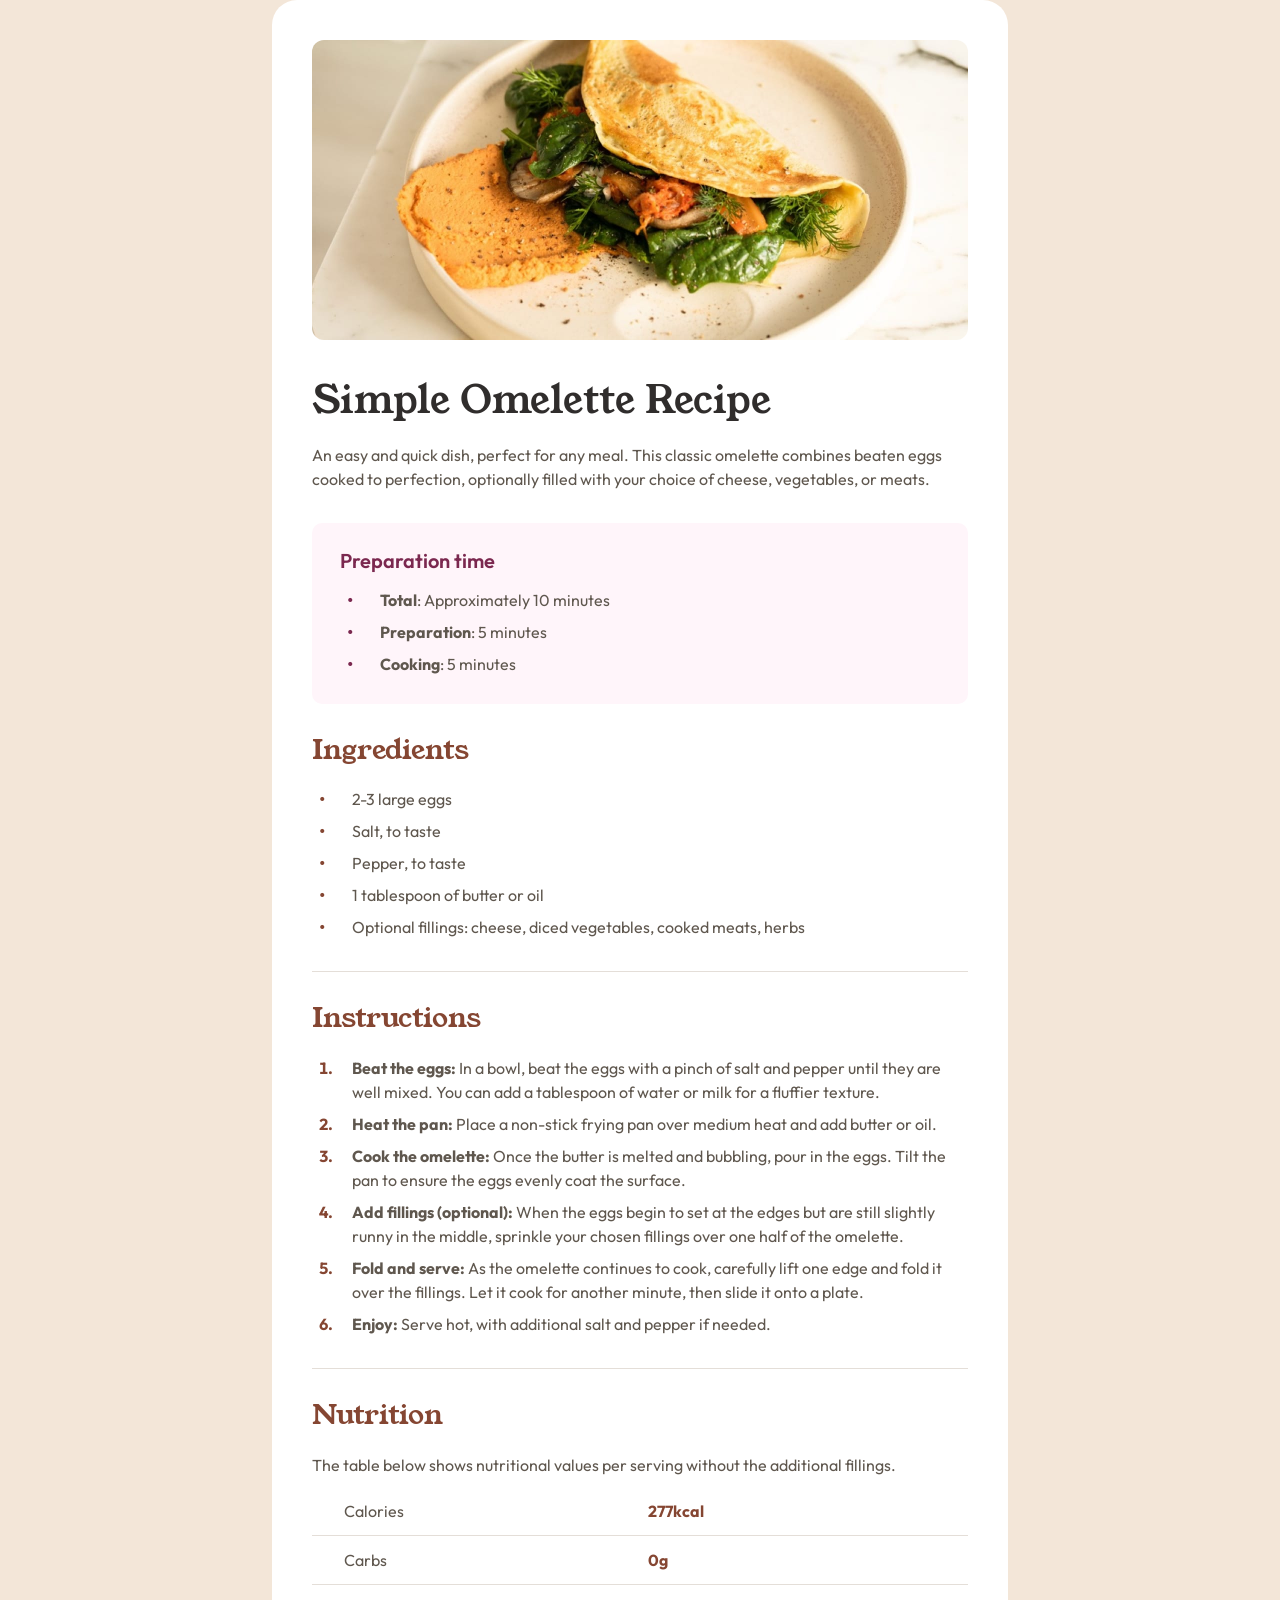
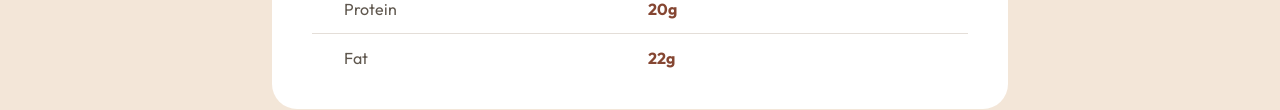
==== index.html @ 8cd9db70 "Remove wrapper tags in ol li" ====
<!DOCTYPE html>
<html lang="en">
  <head>
    <meta charset="UTF-8" />
    <meta name="viewport" content="width=device-width, initial-scale=1.0" />
    <link
      rel="icon"
      type="image/png"
      sizes="32x32"
      href="./assets/images/favicon-32x32.png"
    />
    <title>Frontend Mentor | Recipe page</title>
    <link rel="stylesheet" href="./style.css" />
  </head>
  <body>
    <header class="visually-hidden">
      <h1>Recipe Page</h1>
    </header>

    <main class="main">
      <article class="recipe">
        <img
          class="recipe-image"
          src="./assets/images/image-omelette.jpeg"
          alt="omelette"
        />
         <h2 class="recipe-title">Simple Omelette Recipe</h2>
         <p>
          An easy and quick dish, perfect for any meal. This classic omelette
          combines beaten eggs cooked to perfection, optionally filled with your
          choice of cheese, vegetables, or meats.
         </p>
         <section class="facts-section">
          <h3 class="facts-section-title">Preparation time</h3>
          <ul class="recipe-unordered-list">
            <li>
              <span><strong>Total</strong>: Approximately 10 minutes</span>
            </li>
            <li>
              <span><strong>Preparation</strong>: 5 minutes</span>
            </li>
            <li>
              <span><strong>Cooking</strong>: 5 minutes</span>
            </li>
          </ul>
         </section>
         <section class="recipe-section">
          <h3 class="recipe-section-title">Ingredients</h3>
          <ul class="recipe-unordered-list">
            <li>
              <span>2-3 large eggs</span>
            </li>
            <li>
              <span>Salt, to taste</span>
            </li>
            <li>
              <span>Pepper, to taste</span>
            </li>
            <li>
              <span>1 tablespoon of butter or oil</span></li>
            <li>
              <span>Optional fillings: cheese, diced vegetables, cooked meats, herbs</span>
            </li>
          </ul>
         </section>
         <section class="recipe-section">
          <h3 class="recipe-section-title">Instructions</h3>
          <ol class="recipe-ordered-list">
            <li>
              <strong>Beat the eggs:</strong> In a bowl, beat the eggs with a
              pinch of salt and pepper until they are well mixed. You can add a
              tablespoon of water or milk for a fluffier texture.
            </li>
            <li>
              <strong>Heat the pan:</strong> Place a non-stick frying pan over
              medium heat and add butter or oil.
            </li>
            <li>
              <strong>Cook the omelette:</strong> Once the butter is melted and
              bubbling, pour in the eggs. Tilt the pan to ensure the eggs evenly
              coat the surface.
            </li>
            <li>
              <strong>Add fillings (optional):</strong> When the eggs begin to
              set at the edges but are still slightly runny in the middle,
              sprinkle your chosen fillings over one half of the omelette.
            </li>
            <li>
              <strong>Fold and serve:</strong> As the omelette continues to
              cook, carefully lift one edge and fold it over the fillings. Let
              it cook for another minute, then slide it onto a plate.
            </li>
            <li>
              <strong>Enjoy:</strong> Serve hot, with additional salt and pepper
              if needed.
            </li>
          </ol>
         </section>
         <section class="recipe-section">
          <h3 class="recipe-section-title">Nutrition</h3>
          <p id="nutrition-description">
            The table below shows nutritional values per serving without the
            additional fillings.
          </p>
          <table class="table" aria-describedby="nutrition-description">
            <tr>
              <th scope="row">Calories</th>
              <td>277kcal</td>
            </tr>
            <tr>
              <th scope="row">Carbs</th>
              <td>0g</td>
            </tr>
            <tr>
              <th scope="row">Protein</th>
              <td>20g</td>
            </tr>
            <tr>
              <th scope="row">Fat</th>
              <td>22g</td>
            </tr>
          </table>
         </section>
      </article>
    </main>

    <footer class="visually-hidden">
      Challenge by
      <a href="https://www.frontendmentor.io?ref=challenge" target="_blank"
        >Frontend Mentor</a
      >. Coded by <a href="#">Your Name Here</a>.
    </footer>
  </body>
</html>
---- style.css ----
@font-face {
  font-family: "Outfit";
  src: url("assets/fonts/outfit/Outfit-VariableFont_wght.ttf")
    format("truetype");
  font-weight: 100 900;
  font-style: normal;
}

@font-face {
  font-family: "Young Serif";
  src: url("assets/fonts/young-serif/YoungSerif-Regular.ttf") format("truetype");
  font-weight: 400;
  font-style: normal;
}

:root {
  box-sizing: border-box;
}

*,
*:before,
*:after {
  box-sizing: inherit;

  --clr-white: hsl(0, 0%, 100%);

  --clr-stone-100: hsl(30, 54%, 90%);
  --clr-stone-150: hsl(30, 18%, 87%);
  --clr-stone-600: hsl(30, 10%, 34%);
  --clr-stone-900: hsl(24, 5%, 18%);

  --clr-brown-800: hsl(14, 45%, 36%);

  --clr-rose-50: hsl(330, 100%, 98%);
  --clr-rose-800: hsl(332, 51%, 32%);

  --font-weight-regular: 400;
  --font-weight-semibold: 600;
  --font-weight-bold: 700;
}

/***********
***Resets***
************/
body {
  margin: 0;
  line-height: 1.5;
}

h1,
h2,
h3 {
  line-height: 1;
}

h2,
h3,
p,
ul,
ol,
li {
  margin: 0;
}

ul, ol {
  padding: 0;
}

ul li {
  list-style: none;
  display: flex;
}

img {
  display: block;
  min-width: 0;
  max-width: 100%;
  min-height: 0;
  max-height: 100%;
  object-fit: cover;
}

table {
  width: 100%;
  border-collapse: collapse;
}

a {
  font: inherit;
  color: inherit;
  text-decoration: none;
}

/***************
***Typography***
****************/
body {
  font-family: "Outfit", sans-serif;
}

h1,
h2,
h3 {
  font-family: "Young Serif", serif;
}

.recipe {
  font-weight: var(--font-weight-regular);
  color: var(--clr-stone-600);
}

.recipe-title {
  font-size: 2.25rem;
  font-size: clamp(2.25rem, 2.162rem + 0.376vw, 2.5rem);
  font-weight: var(--font-weight-regular);
  color: var(--clr-stone-900);
}

.recipe-section-title {
  font-size: 1.75rem;
  font-weight: var(--font-weight-regular);
  color: var(--clr-brown-800);
}

.facts-section-title {
  font-family: "Outfit", sans-serif;
  font-size: 1.25rem;
  font-weight: var(--font-weight-semibold);
  color: var(--clr-rose-800);
}

.recipe-unordered-list > li::before {
  content: "\2B24";
  align-self: center;
  font-size: 0.25rem;
  color: var(--clr-brown-800);
}

.facts-section .recipe-unordered-list > li::before {
  color: var(--clr-rose-800);
}

.recipe-ordered-list > li::marker {
  font-weight: var(--font-weight-bold);
  color: var(--clr-brown-800);
}

.table th {
  font-weight: var(--font-weight-regular);
}

.table td {
  font-weight: var(--font-weight-bold);
  color: var(--clr-brown-800);
}

/***********
***Layout***
************/
body {
  background-color: var(--clr-stone-100);
}

.main {
  display: flex;
  justify-content: center;
  align-items: flex-start;
  min-height: 100vh;
}

@media (min-width: 580px) {
  .main {
    padding-top: 0;
    align-items: center;
  }
}

.recipe {
  display: grid;
  grid-template-columns: 2em 1fr 2em;
  grid-template-rows: repeat(7, auto) 2em;
  max-width: 736px;
  width: 100%;
  background-color: var(--clr-white);
}

@media (min-width: 580px) {
  .recipe {
    grid-template-columns: 2.5em 1fr 2.5em;
    grid-template-rows: repeat(7, auto);
    width: 95%;
    padding-block: 2.525em 1.715em;
    border-radius: 25px;
  }
}

.recipe > * {
  grid-column: 2 / -2;
}

.recipe-image {
  grid-column: 1 / -1;
  margin-bottom: 2.5em;
}

@media (min-width: 580px) {
  .recipe-image {
    grid-column: 2 / -2;
    border-radius: 12px;
  }
}

.recipe-title {
  margin-bottom: 0.6em;
}

.recipe-section {
  margin-top: 2em;
}

.recipe-section + .recipe-section {
  padding-top: 2em;
  border-top: 1px solid var(--clr-stone-150);
}

.facts-section {
  padding: 1.5em;
  margin-top: 2em;
  border-radius: 10px;
  background-color: var(--clr-rose-50);
}

@media (min-width: 580px) {
  .facts-section {
    padding: 1.725em;
  }
}

.recipe-section-title, .facts-section-title {
  margin-bottom: 0.85em;
}

.recipe-unordered-list, .recipe-ordered-list {
  display: flex;
  flex-direction: column;
  gap: 0.5em;
  margin-left: 0.5em;
}

.recipe-ordered-list {
  padding-left: 1em;
}

.recipe-ordered-list > li {
  padding-left: 1em;
}

.recipe-unordered-list > li > span {
  margin-left: 1.75rem;
}

.table {
  margin-top: 0.6em;
}

.table tr {
  display: grid;
  grid-template-columns: 1fr 1fr;

}
.table tr:not(:last-child) th,
.table tr:not(:last-child) td {
  border-bottom: 1px solid var(--clr-stone-150);
}

.table th,
.table td {
  padding: 0.75em 0;
  text-align: left;
}

.table th {
  padding-left: 2em;
}

.table td {
  padding-left: 0.5em;
}

/***********
***Utilities***
*************/
.visually-hidden {
  clip: rect(0 0 0 0);
  clip-path: inset(50%);
  height: 1px;
  overflow: hidden;
  position: absolute;
  white-space: nowrap;
  width: 1px;
  opacity: 0;
}
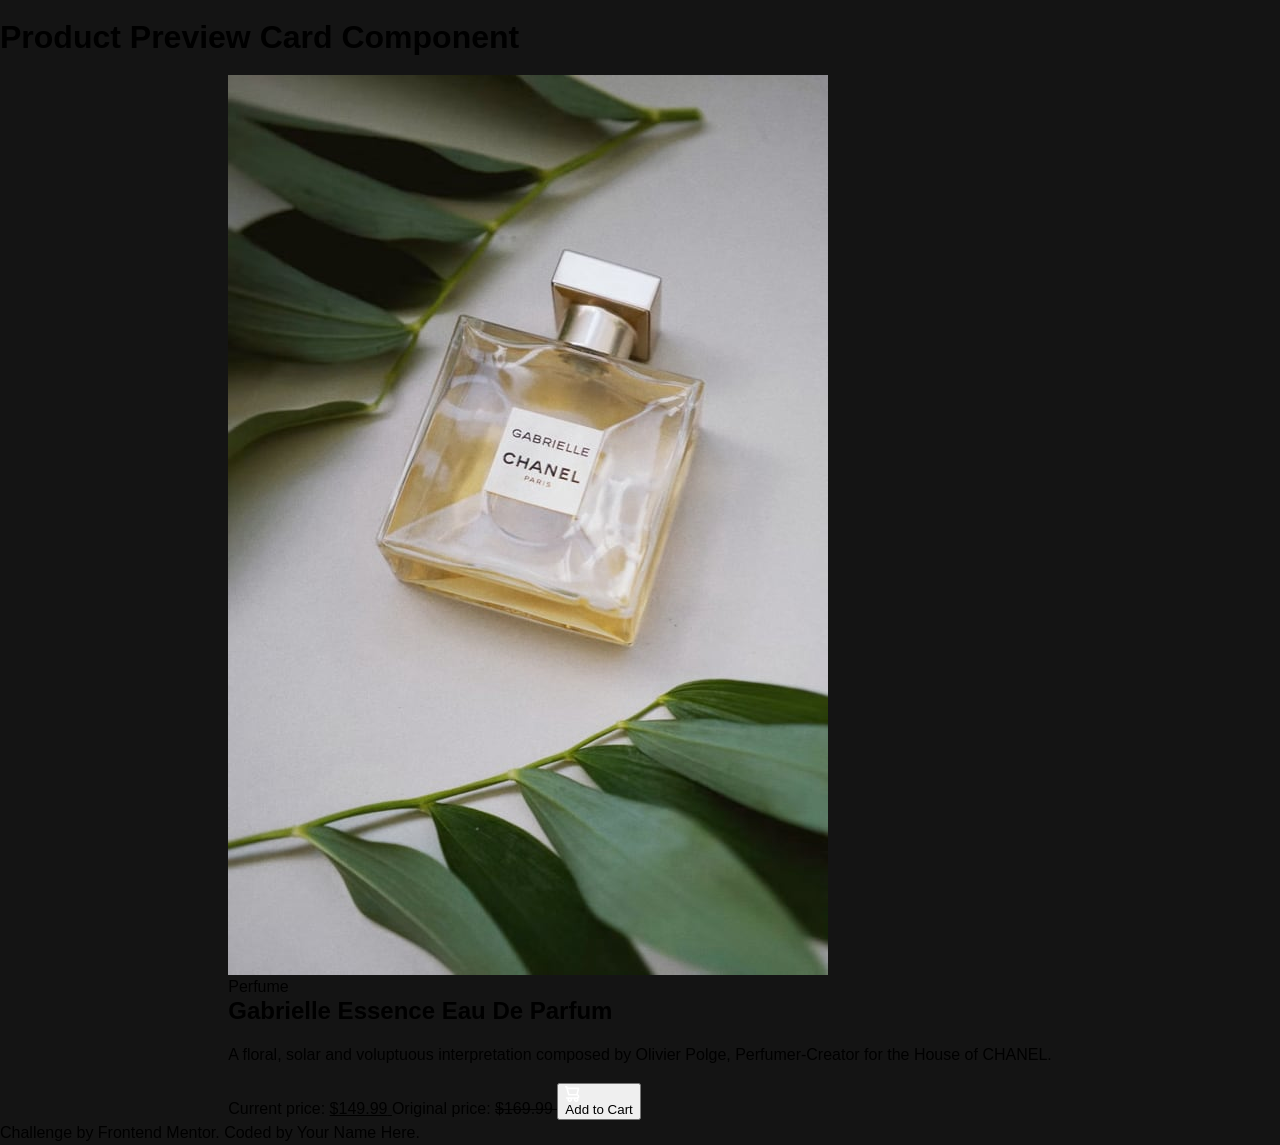
==== commit 0bdef6b2: "Fix formatting" ====
--- a/index.html
+++ b/index.html
@@ -3,124 +3,54 @@
   <head>
     <meta charset="UTF-8" />
     <meta name="viewport" content="width=device-width, initial-scale=1.0" />
+    <link rel="preconnect" href="https://fonts.googleapis.com">
+    <link rel="preconnect" href="https://fonts.gstatic.com" crossorigin>
+    <link href="https://fonts.googleapis.com/css2?family=Fraunces:ital,opsz,wght@0,9..144,100..900;1,9..144,100..900&family=Montserrat:ital,wght@0,100..900;1,100..900&display=swap" rel="stylesheet">
     <link
       rel="icon"
       type="image/png"
       sizes="32x32"
-      href="./assets/images/favicon-32x32.png"
+      href="./images/favicon-32x32.png"
     />
-    <title>Frontend Mentor | Recipe page</title>
-    <link rel="stylesheet" href="./style.css" />
+    <link rel="stylesheet" href="style.css" />
+    <title>Frontend Mentor | Product preview card component</title>
   </head>
   <body>
     <header class="visually-hidden">
-      <h1>Recipe Page</h1>
+      <h1>Product Preview Card Component</h1>
     </header>
 
     <main class="main">
-      <article class="recipe">
-        <img
-          class="recipe-image"
-          src="./assets/images/image-omelette.jpeg"
-          alt="omelette"
-        />
-         <h2 class="recipe-title">Simple Omelette Recipe</h2>
-         <p>
-          An easy and quick dish, perfect for any meal. This classic omelette
-          combines beaten eggs cooked to perfection, optionally filled with your
-          choice of cheese, vegetables, or meats.
-         </p>
-         <section class="facts-section">
-          <h3 class="facts-section-title">Preparation time</h3>
-          <ul class="recipe-unordered-list">
-            <li>
-              <span><strong>Total</strong>: Approximately 10 minutes</span>
-            </li>
-            <li>
-              <span><strong>Preparation</strong>: 5 minutes</span>
-            </li>
-            <li>
-              <span><strong>Cooking</strong>: 5 minutes</span>
-            </li>
-          </ul>
-         </section>
-         <section class="recipe-section">
-          <h3 class="recipe-section-title">Ingredients</h3>
-          <ul class="recipe-unordered-list">
-            <li>
-              <span>2-3 large eggs</span>
-            </li>
-            <li>
-              <span>Salt, to taste</span>
-            </li>
-            <li>
-              <span>Pepper, to taste</span>
-            </li>
-            <li>
-              <span>1 tablespoon of butter or oil</span></li>
-            <li>
-              <span>Optional fillings: cheese, diced vegetables, cooked meats, herbs</span>
-            </li>
-          </ul>
-         </section>
-         <section class="recipe-section">
-          <h3 class="recipe-section-title">Instructions</h3>
-          <ol class="recipe-ordered-list">
-            <li>
-              <strong>Beat the eggs:</strong> In a bowl, beat the eggs with a
-              pinch of salt and pepper until they are well mixed. You can add a
-              tablespoon of water or milk for a fluffier texture.
-            </li>
-            <li>
-              <strong>Heat the pan:</strong> Place a non-stick frying pan over
-              medium heat and add butter or oil.
-            </li>
-            <li>
-              <strong>Cook the omelette:</strong> Once the butter is melted and
-              bubbling, pour in the eggs. Tilt the pan to ensure the eggs evenly
-              coat the surface.
-            </li>
-            <li>
-              <strong>Add fillings (optional):</strong> When the eggs begin to
-              set at the edges but are still slightly runny in the middle,
-              sprinkle your chosen fillings over one half of the omelette.
-            </li>
-            <li>
-              <strong>Fold and serve:</strong> As the omelette continues to
-              cook, carefully lift one edge and fold it over the fillings. Let
-              it cook for another minute, then slide it onto a plate.
-            </li>
-            <li>
-              <strong>Enjoy:</strong> Serve hot, with additional salt and pepper
-              if needed.
-            </li>
-          </ol>
-         </section>
-         <section class="recipe-section">
-          <h3 class="recipe-section-title">Nutrition</h3>
-          <p id="nutrition-description">
-            The table below shows nutritional values per serving without the
-            additional fillings.
-          </p>
-          <table class="table" aria-describedby="nutrition-description">
-            <tr>
-              <th scope="row">Calories</th>
-              <td>277kcal</td>
-            </tr>
-            <tr>
-              <th scope="row">Carbs</th>
-              <td>0g</td>
-            </tr>
-            <tr>
-              <th scope="row">Protein</th>
-              <td>20g</td>
-            </tr>
-            <tr>
-              <th scope="row">Fat</th>
-              <td>22g</td>
-            </tr>
-          </table>
-         </section>
+      <article class="product">
+        <picture class="product-image">
+          <source
+            media="(min-width: 700px)"
+            srcset="./images/image-product-desktop.jpg"
+          />
+          <img
+            class="product-image"
+            src="./images/image-product-mobile.jpg"
+            alt=""
+          />
+        </picture>
+        <span class="product-category">Perfume</span>
+        <h2 class="product-title">Gabrielle Essence Eau De Parfum</h2>
+        <p class="product-description">
+          A floral, solar and voluptuous interpretation composed by Olivier
+          Polge, Perfumer-Creator for the House of CHANEL.
+        </p>
+        <span class="visually-hidden">Current price:</span>
+        <ins class="new-price" aria-label="Sale price 149 dollars and 99 cents">
+          <span aria-hidden="true">$149.99</span>
+        </ins>
+        <span class="visually-hidden">Original price:</span>
+        <del
+          class="old-price"
+          aria-label="Original price 169 dollars and 99 cents"
+        >
+          <span aria-hidden="true">$169.99</span>
+        </del>
+        <button class="button"><img src="./images/icon-cart.svg" alt="" aria-hidden="true">Add to Cart</button>
       </article>
     </main>
 
--- a/style.css
+++ b/style.css
@@ -1,42 +1,15 @@
-@font-face {
-  font-family: "Outfit";
-  src: url("assets/fonts/outfit/Outfit-VariableFont_wght.ttf")
-    format("truetype");
-  font-weight: 100 900;
-  font-style: normal;
-}
-
-@font-face {
-  font-family: "Young Serif";
-  src: url("assets/fonts/young-serif/YoungSerif-Regular.ttf") format("truetype");
-  font-weight: 400;
-  font-style: normal;
-}
-
 :root {
   box-sizing: border-box;
+  --clr-accent: #c8ea55;
+  --clr-light-dark: #333333;
+  --clr-mid-dark: #1f1f1f;
+  --clr-dark: #141414;
 }
 
 *,
 *:before,
 *:after {
   box-sizing: inherit;
-
-  --clr-white: hsl(0, 0%, 100%);
-
-  --clr-stone-100: hsl(30, 54%, 90%);
-  --clr-stone-150: hsl(30, 18%, 87%);
-  --clr-stone-600: hsl(30, 10%, 34%);
-  --clr-stone-900: hsl(24, 5%, 18%);
-
-  --clr-brown-800: hsl(14, 45%, 36%);
-
-  --clr-rose-50: hsl(330, 100%, 98%);
-  --clr-rose-800: hsl(332, 51%, 32%);
-
-  --font-weight-regular: 400;
-  --font-weight-semibold: 600;
-  --font-weight-bold: 700;
 }
 
 /***********
@@ -48,27 +21,13 @@
 }
 
 h1,
-h2,
-h3 {
+h2 {
   line-height: 1;
 }
 
 h2,
-h3,
-p,
-ul,
-ol,
-li {
-  margin: 0;
-}
-
-ul, ol {
-  padding: 0;
-}
-
-ul li {
-  list-style: none;
-  display: flex;
+p {
+  margin-top: 0;
 }
 
 img {
@@ -76,13 +35,14 @@
   min-width: 0;
   max-width: 100%;
   min-height: 0;
-  max-height: 100%;
   object-fit: cover;
 }
 
-table {
-  width: 100%;
-  border-collapse: collapse;
+ul,
+li {
+  list-style: none;
+  padding: 0;
+  margin: 0;
 }
 
 a {
@@ -95,202 +55,85 @@
 ***Typography***
 ****************/
 body {
-  font-family: "Outfit", sans-serif;
+  font-family: "Inter", sans-serif;
 }
 
-h1,
-h2,
-h3 {
-  font-family: "Young Serif", serif;
+.card {
+  color: white;
+  font-size: 12px;
 }
 
-.recipe {
-  font-weight: var(--font-weight-regular);
-  color: var(--clr-stone-600);
+.name {
+  font-size: 20px;
 }
 
-.recipe-title {
-  font-size: 2.25rem;
-  font-size: clamp(2.25rem, 2.162rem + 0.376vw, 2.5rem);
-  font-weight: var(--font-weight-regular);
-  color: var(--clr-stone-900);
+.location {
+  color: var(--clr-accent);
+  font-weight: 700;
 }
 
-.recipe-section-title {
-  font-size: 1.75rem;
-  font-weight: var(--font-weight-regular);
-  color: var(--clr-brown-800);
+.social-links {
+  font-weight: 700;
+  font-size: 14px;
 }
-
-.facts-section-title {
-  font-family: "Outfit", sans-serif;
-  font-size: 1.25rem;
-  font-weight: var(--font-weight-semibold);
-  color: var(--clr-rose-800);
-}
-
-.recipe-unordered-list > li::before {
-  content: "\2B24";
-  align-self: center;
-  font-size: 0.25rem;
-  color: var(--clr-brown-800);
-}
-
-.facts-section .recipe-unordered-list > li::before {
-  color: var(--clr-rose-800);
-}
-
-.recipe-ordered-list > li::marker {
-  font-weight: var(--font-weight-bold);
-  color: var(--clr-brown-800);
-}
-
-.table th {
-  font-weight: var(--font-weight-regular);
-}
-
-.table td {
-  font-weight: var(--font-weight-bold);
-  color: var(--clr-brown-800);
-}
-
 /***********
 ***Layout***
 ************/
 body {
-  background-color: var(--clr-stone-100);
+  background-color: var(--clr-dark);
 }
 
 .main {
   display: flex;
+  flex-direction: column;
+  align-items: center;
   justify-content: center;
-  align-items: flex-start;
   min-height: 100vh;
 }
 
-@media (min-width: 580px) {
-  .main {
-    padding-top: 0;
-    align-items: center;
-  }
+.card {
+  display: flex;
+  flex-direction: column;
+  align-items: center;
+  padding: clamp(1.5rem, 1.148rem + 1.502vw, 2.5rem);
+  background-color: var(--clr-mid-dark);
+  border-radius: 10px;
 }
 
-.recipe {
-  display: grid;
-  grid-template-columns: 2em 1fr 2em;
-  grid-template-rows: repeat(7, auto) 2em;
-  max-width: 736px;
-  width: 100%;
-  background-color: var(--clr-white);
+.avatar {
+  width: 90px;
+  border-radius: 50%;
+  margin-bottom: 1.5em;
 }
 
-@media (min-width: 580px) {
-  .recipe {
-    grid-template-columns: 2.5em 1fr 2.5em;
-    grid-template-rows: repeat(7, auto);
-    width: 95%;
-    padding-block: 2.525em 1.715em;
-    border-radius: 25px;
-  }
+.name {
+  margin-bottom: 0.5em;
 }
 
-.recipe > * {
-  grid-column: 2 / -2;
+.location {
+  margin-bottom: 1.5em;
 }
 
-.recipe-image {
-  grid-column: 1 / -1;
-  margin-bottom: 2.5em;
+.social-links {
+  display: flex;
+  flex-direction: column;
+  gap: 1em;
+  min-width: 280px;
 }
 
-@media (min-width: 580px) {
-  .recipe-image {
-    grid-column: 2 / -2;
-    border-radius: 12px;
-  }
+.social-item {
+  display: flex;
+  align-items: center;
+  justify-content: center;
+  background-color: var(--clr-light-dark);
+  height: 45px;
+  border-radius: 7px;
 }
 
-.recipe-title {
-  margin-bottom: 0.6em;
-}
-
-.recipe-section {
-  margin-top: 2em;
-}
-
-.recipe-section + .recipe-section {
-  padding-top: 2em;
-  border-top: 1px solid var(--clr-stone-150);
-}
-
-.facts-section {
-  padding: 1.5em;
-  margin-top: 2em;
-  border-radius: 10px;
-  background-color: var(--clr-rose-50);
-}
-
-@media (min-width: 580px) {
-  .facts-section {
-    padding: 1.725em;
-  }
-}
-
-.recipe-section-title, .facts-section-title {
-  margin-bottom: 0.85em;
-}
-
-.recipe-unordered-list, .recipe-ordered-list {
-  display: flex;
-  flex-direction: column;
-  gap: 0.5em;
-  margin-left: 0.5em;
-}
-
-.recipe-ordered-list {
-  padding-left: 1em;
-}
-
-.recipe-ordered-list > li {
-  padding-left: 1em;
-}
-
-.recipe-unordered-list > li > span {
-  margin-left: 1.75rem;
-}
-
-.table {
-  margin-top: 0.6em;
-}
-
-.table tr {
-  display: grid;
-  grid-template-columns: 1fr 1fr;
-
-}
-.table tr:not(:last-child) th,
-.table tr:not(:last-child) td {
-  border-bottom: 1px solid var(--clr-stone-150);
-}
-
-.table th,
-.table td {
-  padding: 0.75em 0;
-  text-align: left;
-}
-
-.table th {
-  padding-left: 2em;
-}
-
-.table td {
-  padding-left: 0.5em;
-}
-
-/***********
+/**************
 ***Utilities***
-*************/
-.visually-hidden {
+***************/
+.hidden {
   clip: rect(0 0 0 0);
   clip-path: inset(50%);
   height: 1px;
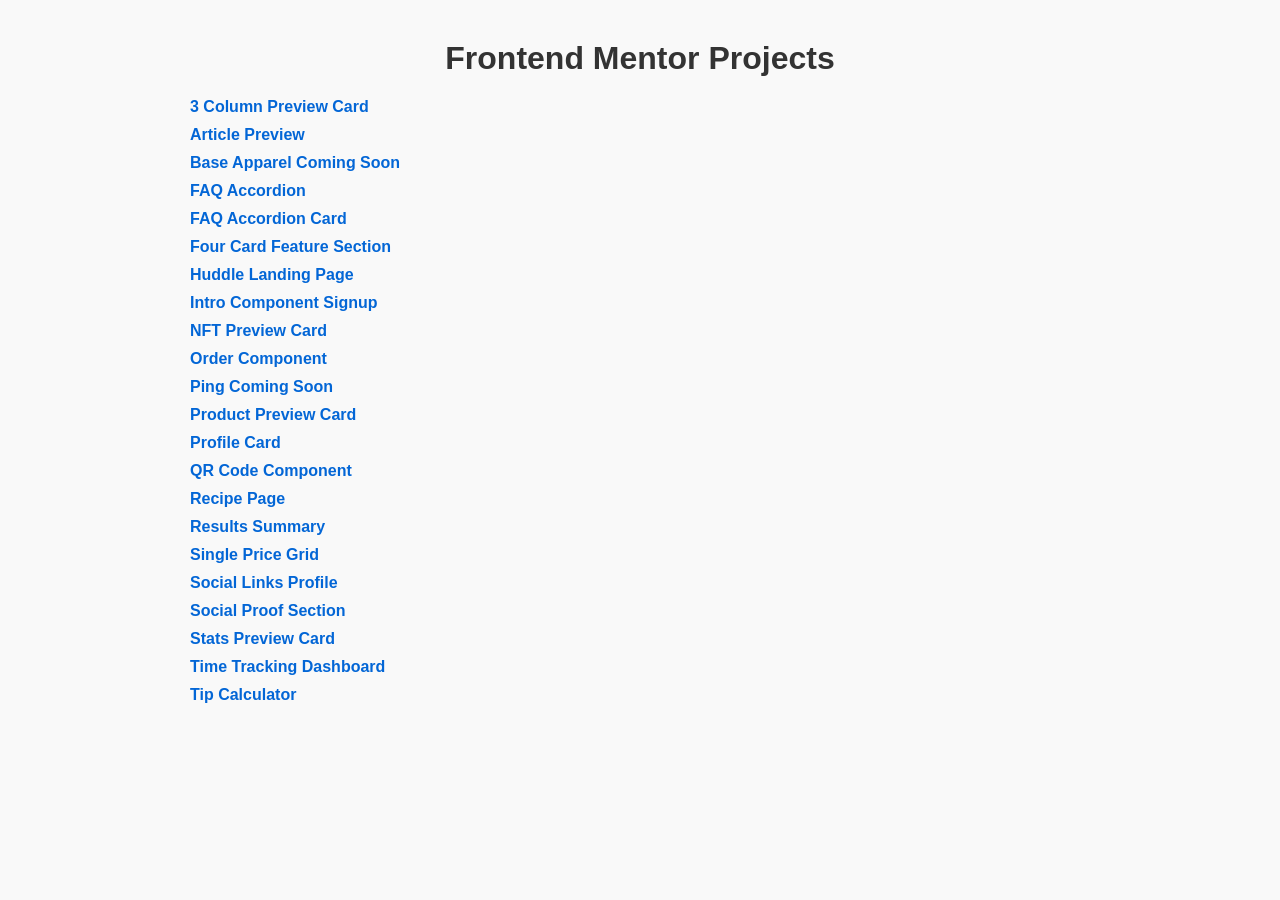
==== commit d42c31af: "Update main index" ====
--- a/index.html
+++ b/index.html
@@ -1,64 +1,63 @@
 <!DOCTYPE html>
 <html lang="en">
-  <head>
-    <meta charset="UTF-8" />
-    <meta name="viewport" content="width=device-width, initial-scale=1.0" />
-    <link rel="preconnect" href="https://fonts.googleapis.com">
-    <link rel="preconnect" href="https://fonts.gstatic.com" crossorigin>
-    <link href="https://fonts.googleapis.com/css2?family=Fraunces:ital,opsz,wght@0,9..144,100..900;1,9..144,100..900&family=Montserrat:ital,wght@0,100..900;1,100..900&display=swap" rel="stylesheet">
-    <link
-      rel="icon"
-      type="image/png"
-      sizes="32x32"
-      href="./images/favicon-32x32.png"
-    />
-    <link rel="stylesheet" href="style.css" />
-    <title>Frontend Mentor | Product preview card component</title>
-  </head>
-  <body>
-    <header class="visually-hidden">
-      <h1>Product Preview Card Component</h1>
-    </header>
-
-    <main class="main">
-      <article class="product">
-        <picture class="product-image">
-          <source
-            media="(min-width: 700px)"
-            srcset="./images/image-product-desktop.jpg"
-          />
-          <img
-            class="product-image"
-            src="./images/image-product-mobile.jpg"
-            alt=""
-          />
-        </picture>
-        <span class="product-category">Perfume</span>
-        <h2 class="product-title">Gabrielle Essence Eau De Parfum</h2>
-        <p class="product-description">
-          A floral, solar and voluptuous interpretation composed by Olivier
-          Polge, Perfumer-Creator for the House of CHANEL.
-        </p>
-        <span class="visually-hidden">Current price:</span>
-        <ins class="new-price" aria-label="Sale price 149 dollars and 99 cents">
-          <span aria-hidden="true">$149.99</span>
-        </ins>
-        <span class="visually-hidden">Original price:</span>
-        <del
-          class="old-price"
-          aria-label="Original price 169 dollars and 99 cents"
-        >
-          <span aria-hidden="true">$169.99</span>
-        </del>
-        <button class="button"><img src="./images/icon-cart.svg" alt="" aria-hidden="true">Add to Cart</button>
-      </article>
-    </main>
-
-    <footer class="visually-hidden">
-      Challenge by
-      <a href="https://www.frontendmentor.io?ref=challenge" target="_blank"
-        >Frontend Mentor</a
-      >. Coded by <a href="#">Your Name Here</a>.
-    </footer>
-  </body>
+<head>
+  <meta charset="UTF-8" />
+  <meta name="viewport" content="width=device-width, initial-scale=1.0"/>
+  <title>Frontend Mentor Projects</title>
+  <style>
+    body {
+      font-family: Arial, sans-serif;
+      max-width: 900px;
+      margin: 40px auto;
+      padding: 0 20px;
+      background: #f9f9f9;
+      color: #333;
+    }
+    h1 {
+      text-align: center;
+    }
+    ul {
+      list-style: none;
+      padding: 0;
+    }
+    li {
+      margin: 10px 0;
+    }
+    a {
+      text-decoration: none;
+      color: #0366d6;
+      font-weight: bold;
+    }
+    a:hover {
+      text-decoration: underline;
+    }
+  </style>
+</head>
+<body>
+  <h1>Frontend Mentor Projects</h1>
+  <ul>
+    <li><a href="./3-column-preview-card-component/">3 Column Preview Card</a></li>
+    <li><a href="./article-preview-component/">Article Preview</a></li>
+    <li><a href="./base-apparel-coming-soon/">Base Apparel Coming Soon</a></li>
+    <li><a href="./faq-accordion/">FAQ Accordion</a></li>
+    <li><a href="./faq-accordion-card/">FAQ Accordion Card</a></li>
+    <li><a href="./four-card-feature-section/">Four Card Feature Section</a></li>
+    <li><a href="./huddle-landing-page/">Huddle Landing Page</a></li>
+    <li><a href="./intro-component-with-signup-form/">Intro Component Signup</a></li>
+    <li><a href="./nft-preview-card-component/">NFT Preview Card</a></li>
+    <li><a href="./order-component/">Order Component</a></li>
+    <li><a href="./ping-coming-soon-page/">Ping Coming Soon</a></li>
+    <li><a href="./product-preview-card-component/">Product Preview Card</a></li>
+    <li><a href="./profile-card-component/">Profile Card</a></li>
+    <li><a href="./qr-code-component/">QR Code Component</a></li>
+    <li><a href="./recipe-page/">Recipe Page</a></li>
+    <li><a href="./results-summary-component/">Results Summary</a></li>
+    <li><a href="./single-price-grid-component/">Single Price Grid</a></li>
+    <li><a href="./social-links-profile/">Social Links Profile</a></li>
+    <li><a href="./social-proof-section/">Social Proof Section</a></li>
+    <li><a href="./stats-preview-card-component/">Stats Preview Card</a></li>
+    <li><a href="./time-tracking-dashboard/">Time Tracking Dashboard</a></li>
+    <li><a href="./tip-calculator-app/">Tip Calculator</a></li>
+  </ul>
+</body>
 </html>
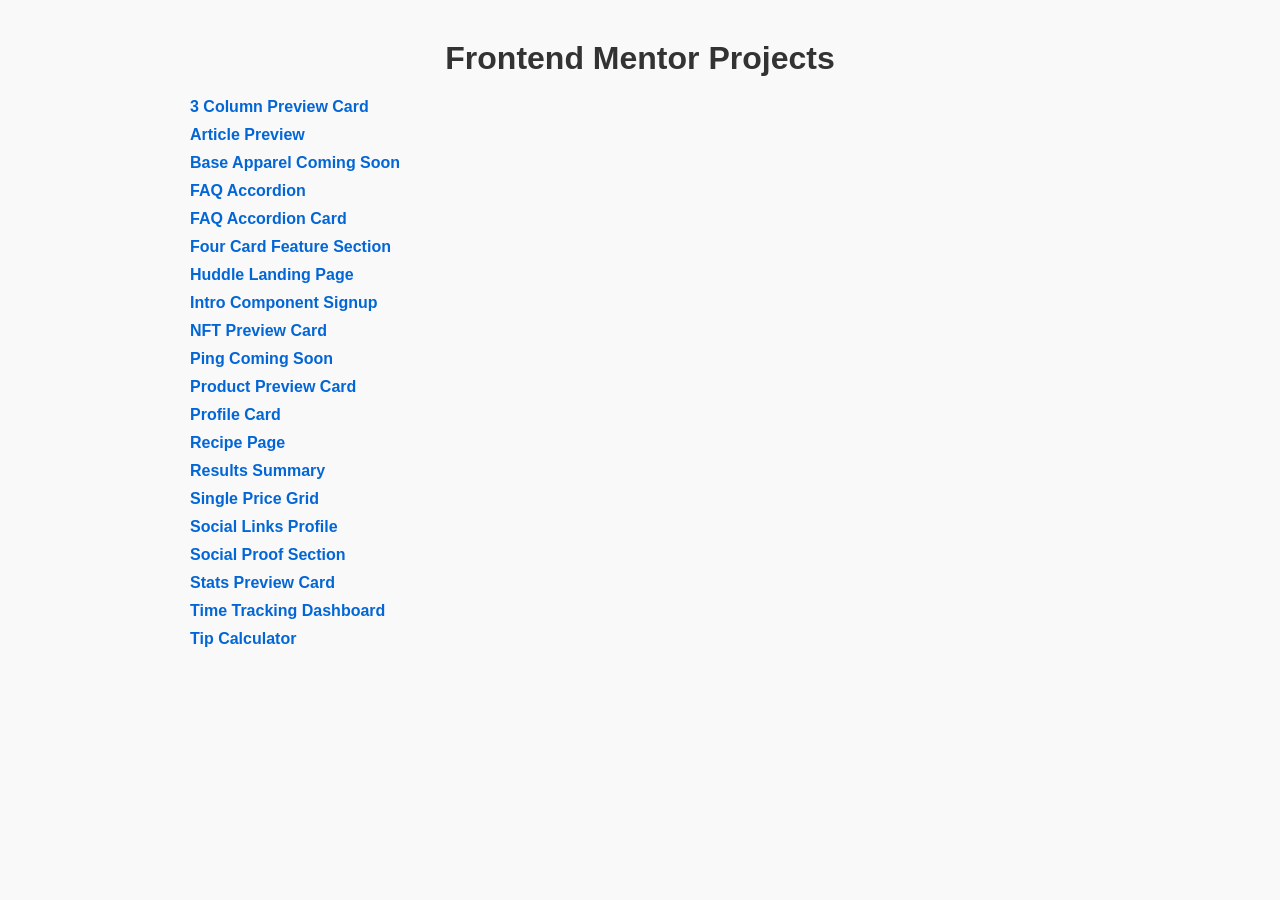
==== commit dc07aa50: "Add README and index for GitHub Pages root" ====
--- a/index.html
+++ b/index.html
@@ -45,11 +45,9 @@
     <li><a href="./huddle-landing-page/">Huddle Landing Page</a></li>
     <li><a href="./intro-component-with-signup-form/">Intro Component Signup</a></li>
     <li><a href="./nft-preview-card-component/">NFT Preview Card</a></li>
-    <li><a href="./order-component/">Order Component</a></li>
     <li><a href="./ping-coming-soon-page/">Ping Coming Soon</a></li>
     <li><a href="./product-preview-card-component/">Product Preview Card</a></li>
     <li><a href="./profile-card-component/">Profile Card</a></li>
-    <li><a href="./qr-code-component/">QR Code Component</a></li>
     <li><a href="./recipe-page/">Recipe Page</a></li>
     <li><a href="./results-summary-component/">Results Summary</a></li>
     <li><a href="./single-price-grid-component/">Single Price Grid</a></li>
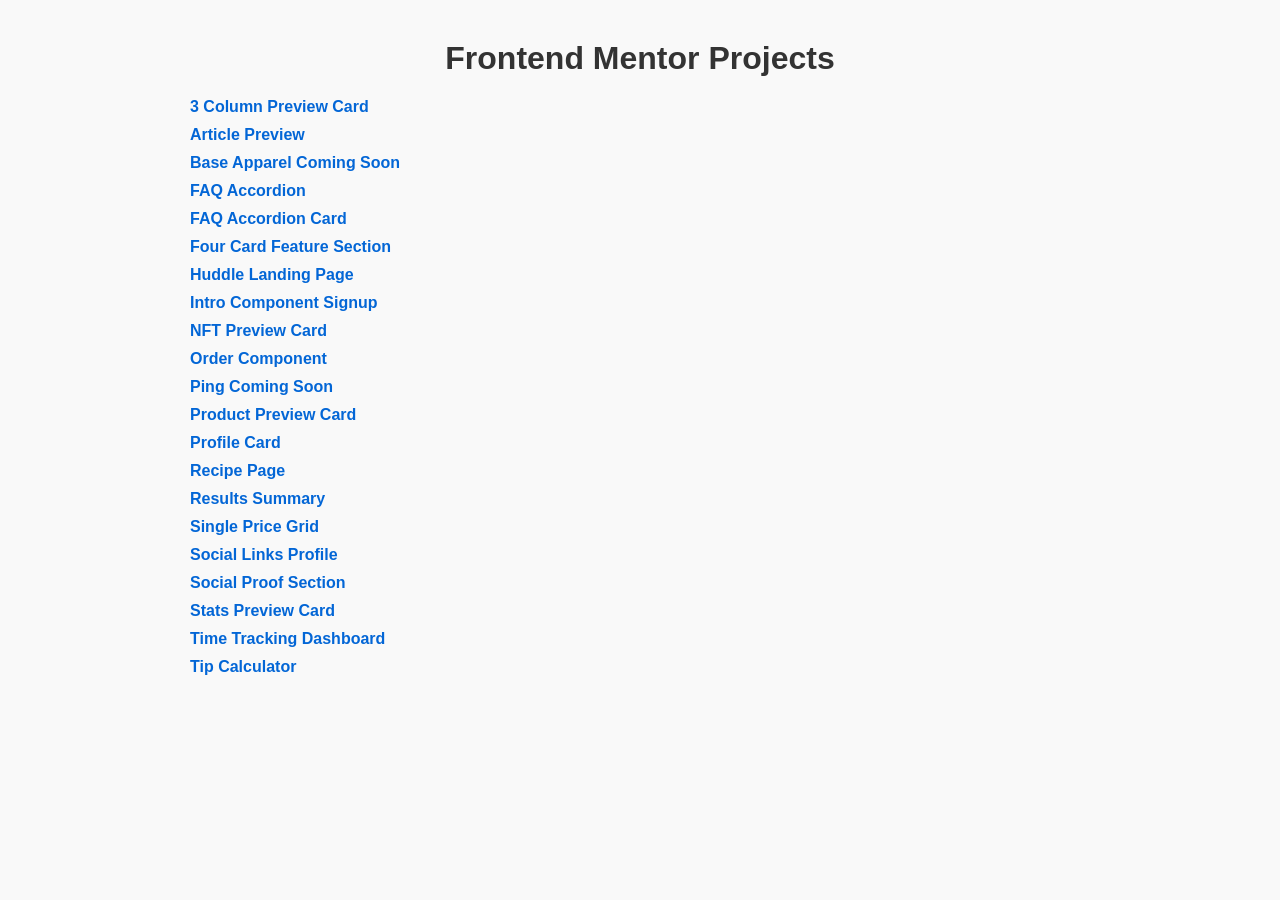
==== commit e4468d72: "Update global index and README" ====
--- a/index.html
+++ b/index.html
@@ -45,6 +45,7 @@
     <li><a href="./huddle-landing-page/">Huddle Landing Page</a></li>
     <li><a href="./intro-component-with-signup-form/">Intro Component Signup</a></li>
     <li><a href="./nft-preview-card-component/">NFT Preview Card</a></li>
+    <li><a href="./order-component/">Order Component</a></li>
     <li><a href="./ping-coming-soon-page/">Ping Coming Soon</a></li>
     <li><a href="./product-preview-card-component/">Product Preview Card</a></li>
     <li><a href="./profile-card-component/">Profile Card</a></li>
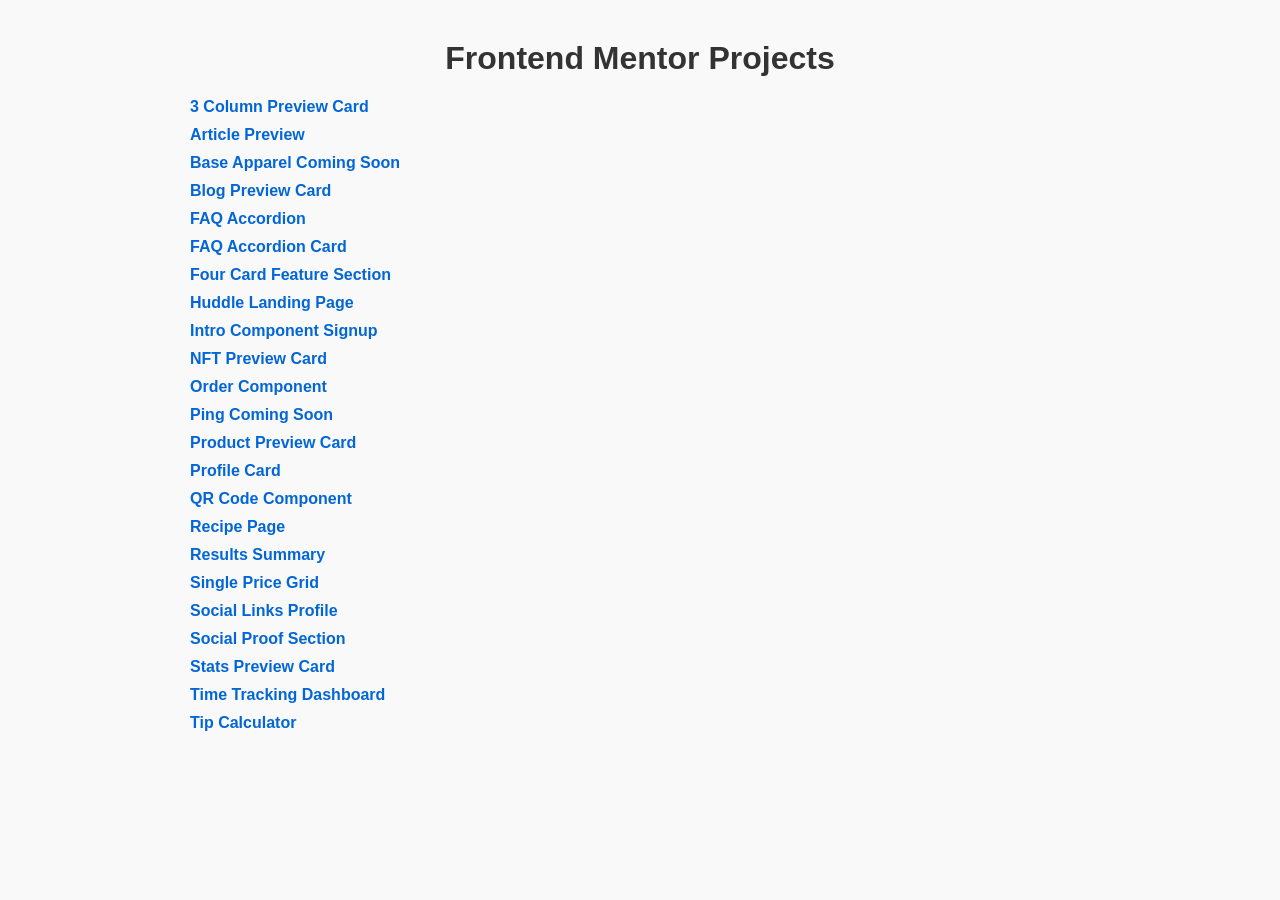
==== commit 6da318fb: "Update main README" ====
--- a/index.html
+++ b/index.html
@@ -39,6 +39,7 @@
     <li><a href="./3-column-preview-card-component/">3 Column Preview Card</a></li>
     <li><a href="./article-preview-component/">Article Preview</a></li>
     <li><a href="./base-apparel-coming-soon/">Base Apparel Coming Soon</a></li>
+    <li><a href="./blog-preview-card-main/">Blog Preview Card</a></li>
     <li><a href="./faq-accordion/">FAQ Accordion</a></li>
     <li><a href="./faq-accordion-card/">FAQ Accordion Card</a></li>
     <li><a href="./four-card-feature-section/">Four Card Feature Section</a></li>
@@ -49,6 +50,7 @@
     <li><a href="./ping-coming-soon-page/">Ping Coming Soon</a></li>
     <li><a href="./product-preview-card-component/">Product Preview Card</a></li>
     <li><a href="./profile-card-component/">Profile Card</a></li>
+    <li><a href="./qr-code-component/">QR Code Component</a></li>
     <li><a href="./recipe-page/">Recipe Page</a></li>
     <li><a href="./results-summary-component/">Results Summary</a></li>
     <li><a href="./single-price-grid-component/">Single Price Grid</a></li>
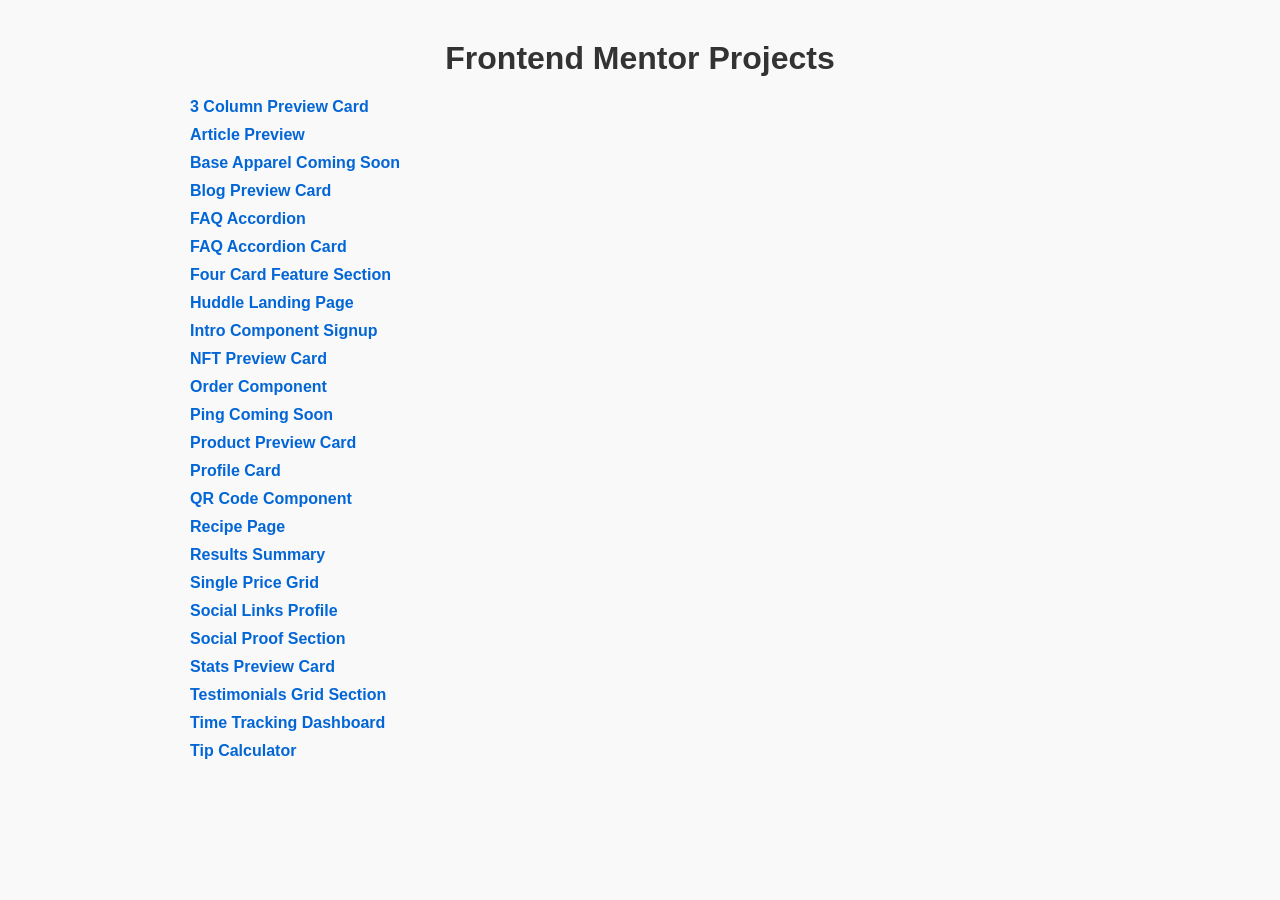
==== commit 35de9f0b: "Update main README & index" ====
--- a/index.html
+++ b/index.html
@@ -1,8 +1,9 @@
 <!DOCTYPE html>
 <html lang="en">
+
 <head>
   <meta charset="UTF-8" />
-  <meta name="viewport" content="width=device-width, initial-scale=1.0"/>
+  <meta name="viewport" content="width=device-width, initial-scale=1.0" />
   <title>Frontend Mentor Projects</title>
   <style>
     body {
@@ -13,26 +14,32 @@
       background: #f9f9f9;
       color: #333;
     }
+
     h1 {
       text-align: center;
     }
+
     ul {
       list-style: none;
       padding: 0;
     }
+
     li {
       margin: 10px 0;
     }
+
     a {
       text-decoration: none;
       color: #0366d6;
       font-weight: bold;
     }
+
     a:hover {
       text-decoration: underline;
     }
   </style>
 </head>
+
 <body>
   <h1>Frontend Mentor Projects</h1>
   <ul>
@@ -57,8 +64,10 @@
     <li><a href="./social-links-profile/">Social Links Profile</a></li>
     <li><a href="./social-proof-section/">Social Proof Section</a></li>
     <li><a href="./stats-preview-card-component/">Stats Preview Card</a></li>
+    <li><a href="./testimonials-grid-section-main/">Testimonials Grid Section</a></li>
     <li><a href="./time-tracking-dashboard/">Time Tracking Dashboard</a></li>
     <li><a href="./tip-calculator-app/">Tip Calculator</a></li>
   </ul>
 </body>
-</html>
+
+</html>
